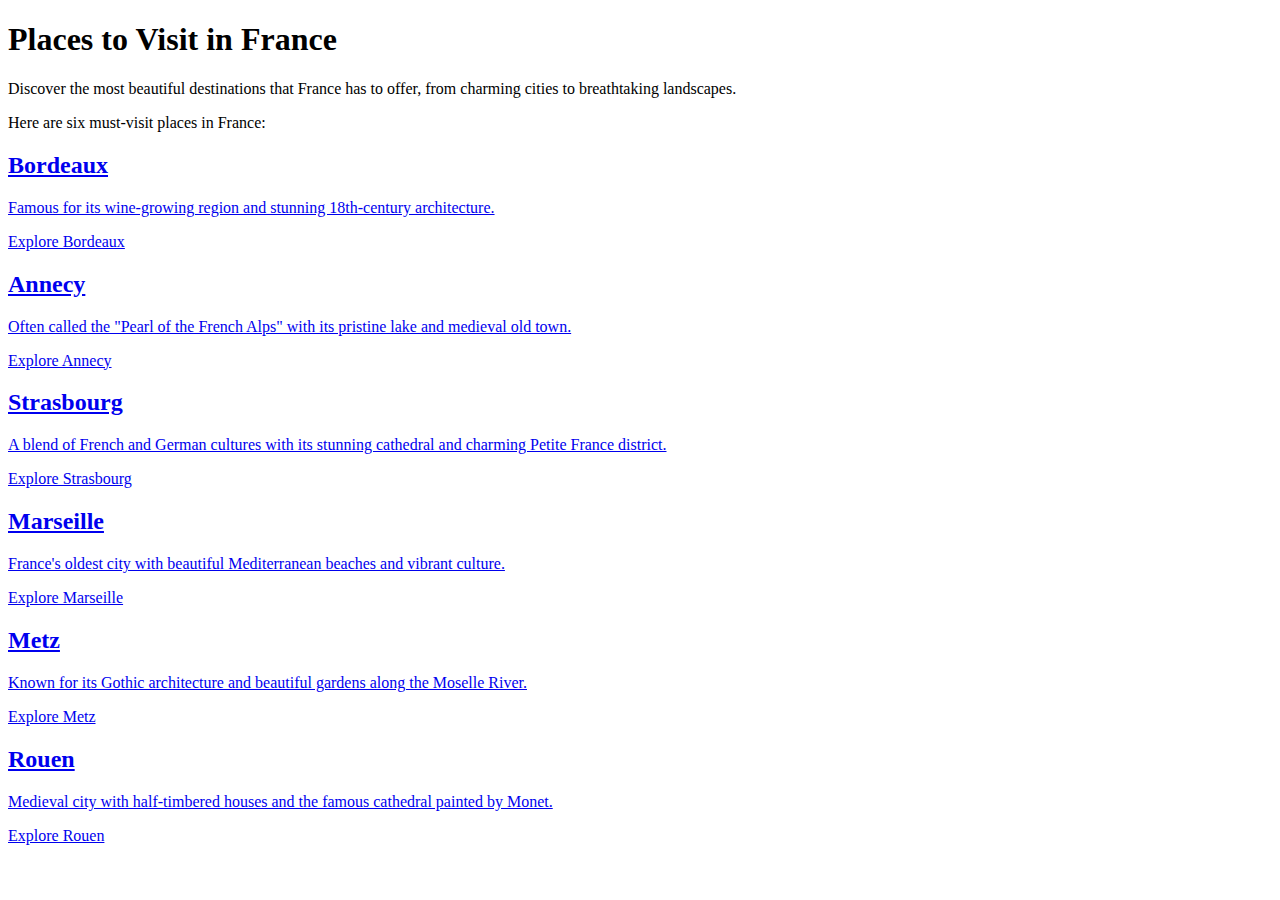
==== index.html @ 81c518bb "moved to root directory" ====
<!DOCTYPE html>
<html lang="en">
<head>
    <meta charset="UTF-8">
    <meta name="viewport" content="width=device-width, initial-scale=1.0">
    <title>Tourist Places in France</title>
    <link rel="stylesheet" href="style.css">
    <link href="https://fonts.googleapis.com/css2?family=Montserrat:wght@400;500;700&display=swap" rel="stylesheet">
</head>
<body>
    <header>
        <h1>Places to Visit in France</h1>
        <p>Discover the most beautiful destinations that France has to offer, from charming cities to breathtaking landscapes.</p>
        <p>Here are six must-visit places in France:</p> 
    </header>
    
    <main>
        <div class="destination-card">
            <a href="../bordeaux/Bordeaux.html" target="_main">
                <div class="place-image bordeaux"></div>
                <div class="card-content">
                    <h2>Bordeaux</h2>
                    <p>Famous for its wine-growing region and stunning 18th-century architecture.</p>
                    <div class="view-more">Explore Bordeaux</div>
                </div>
            </a>
        </div>
        
        <div class="destination-card">
            <a href="../annecy/Annecy.html" target="_main">
                <div class="place-image annecy"></div>
                <div class="card-content">
                    <h2>Annecy</h2>
                    <p>Often called the "Pearl of the French Alps" with its pristine lake and medieval old town.</p>
                    <div class="view-more">Explore Annecy</div>
                </div>
            </a>
        </div>
        
        <div class="destination-card">
            <a href="../strasbourg/Strasbourg.html" target="_main">
                <div class="place-image strasbourg"></div>
                <div class="card-content">
                    <h2>Strasbourg</h2>
                    <p>A blend of French and German cultures with its stunning cathedral and charming Petite France district.</p>
                    <div class="view-more">Explore Strasbourg</div>
                </div>
            </a>
        </div>
        
        <div class="destination-card">
            <a href="../marseille/Marseille.html" target="_main">
                <div class="place-image marseille"></div>
                <div class="card-content">
                    <h2>Marseille</h2>
                    <p>France's oldest city with beautiful Mediterranean beaches and vibrant culture.</p>
                    <div class="view-more">Explore Marseille</div>
                </div>
            </a>
        </div>
        
        <div class="destination-card">
            <a href="../metz/Metz.html" target="_main">
                <div class="place-image metz"></div>
                <div class="card-content">
                    <h2>Metz</h2>
                    <p>Known for its Gothic architecture and beautiful gardens along the Moselle River.</p>
                    <div class="view-more">Explore Metz</div>
                </div>
            </a>
        </div>
        
        <div class="destination-card">
            <a href="../rouen/Rouen.html" target="_main">
                <div class="place-image rouen"></div>
                <div class="card-content">
                    <h2>Rouen</h2>
                    <p>Medieval city with half-timbered houses and the famous cathedral painted by Monet.</p>
                    <div class="view-more">Explore Rouen</div>
                </div>
            </a>
        </div>
    </main>

    <script>
        // Add JavaScript for additional animations
        document.addEventListener('DOMContentLoaded', function() {
            const cards = document.querySelectorAll('.destination-card');
            
            // Animate cards when they come into view
            const observer = new IntersectionObserver((entries) => {
                entries.forEach(entry => {
                    if (entry.isIntersecting) {
                        entry.target.style.opacity = '1';
                        observer.unobserve(entry.target);
                    }
                });
            }, {
                threshold: 0.1
            });
            
            cards.forEach(card => {
                observer.observe(card);
            });
        });
    </script>
</body>
</html>
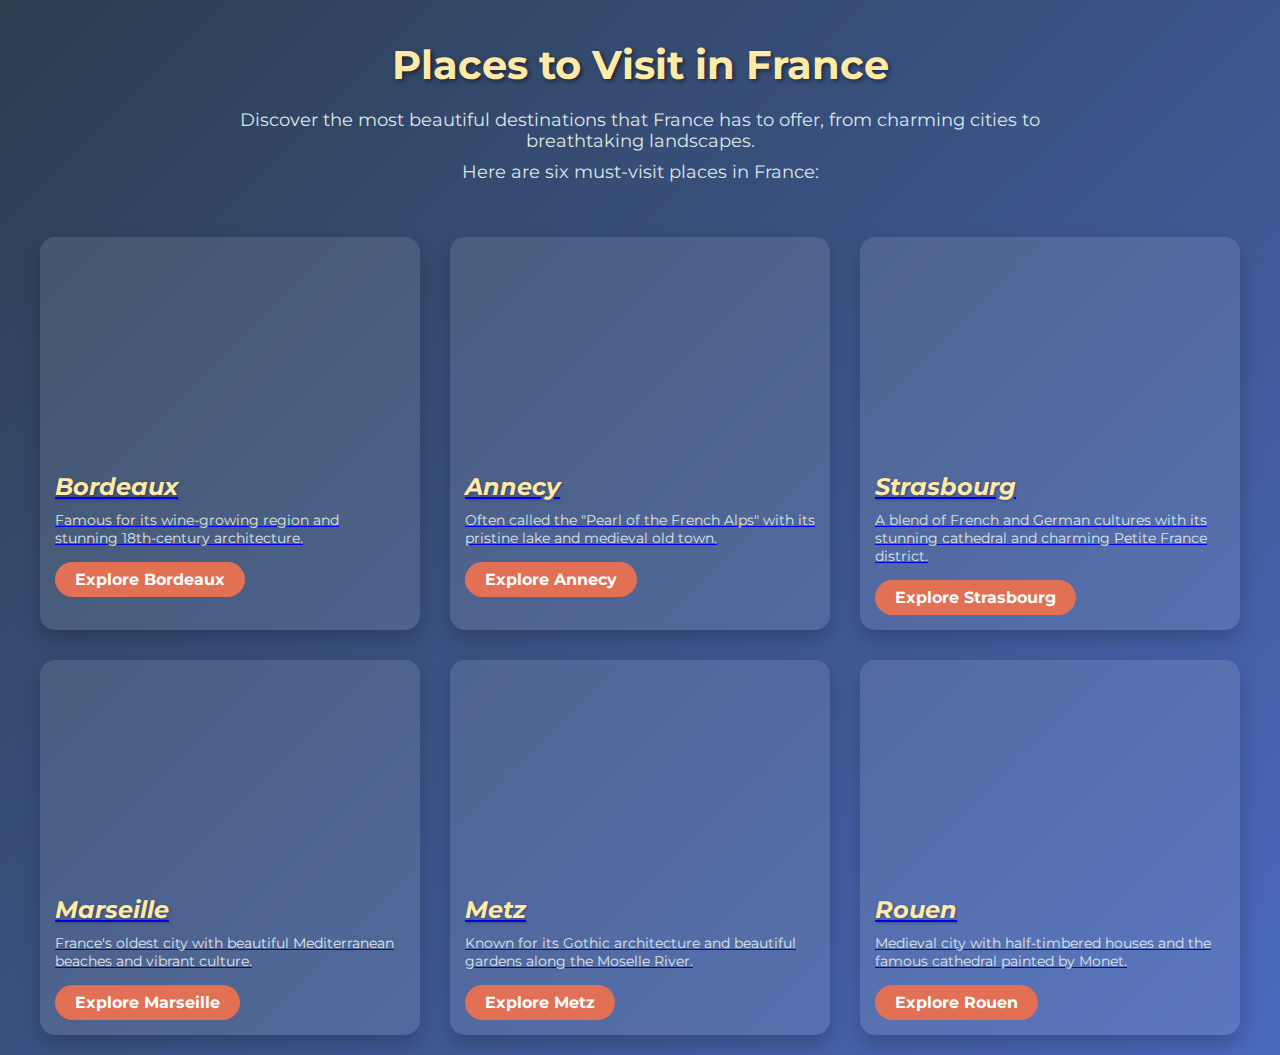
==== commit d58c32ea: "Update index.html" ====
--- a/index.html
+++ b/index.html
@@ -16,7 +16,7 @@
     
     <main>
         <div class="destination-card">
-            <a href="../bordeaux/Bordeaux.html" target="_main">
+            <a href="/bordeaux/Bordeaux.html" target="_main">
                 <div class="place-image bordeaux"></div>
                 <div class="card-content">
                     <h2>Bordeaux</h2>
@@ -27,7 +27,7 @@
         </div>
         
         <div class="destination-card">
-            <a href="../annecy/Annecy.html" target="_main">
+            <a href="/annecy/Annecy.html" target="_main">
                 <div class="place-image annecy"></div>
                 <div class="card-content">
                     <h2>Annecy</h2>
@@ -38,7 +38,7 @@
         </div>
         
         <div class="destination-card">
-            <a href="../strasbourg/Strasbourg.html" target="_main">
+            <a href="/strasbourg/Strasbourg.html" target="_main">
                 <div class="place-image strasbourg"></div>
                 <div class="card-content">
                     <h2>Strasbourg</h2>
@@ -49,7 +49,7 @@
         </div>
         
         <div class="destination-card">
-            <a href="../marseille/Marseille.html" target="_main">
+            <a href="/marseille/Marseille.html" target="_main">
                 <div class="place-image marseille"></div>
                 <div class="card-content">
                     <h2>Marseille</h2>
@@ -60,7 +60,7 @@
         </div>
         
         <div class="destination-card">
-            <a href="../metz/Metz.html" target="_main">
+            <a href="/metz/Metz.html" target="_main">
                 <div class="place-image metz"></div>
                 <div class="card-content">
                     <h2>Metz</h2>
@@ -71,7 +71,7 @@
         </div>
         
         <div class="destination-card">
-            <a href="../rouen/Rouen.html" target="_main">
+            <a href="/rouen/Rouen.html" target="_main">
                 <div class="place-image rouen"></div>
                 <div class="card-content">
                     <h2>Rouen</h2>
--- a/style.css
+++ b/style.css
@@ -0,0 +1,196 @@
+/* Global styles */
+* {
+  margin: 0;
+  padding: 0;
+  box-sizing: border-box;
+  font-family: 'Montserrat', sans-serif;
+}
+
+body {
+  background: linear-gradient(135deg, #2c3e50, #4a69bd);
+  color: #fff;
+  padding: 20px;
+  min-height: 100vh;
+}
+
+/* Header styles */
+header {
+  text-align: center;
+  padding: 20px;
+  margin-bottom: 30px;
+  animation: fadeIn 1.5s ease-in-out;
+}
+
+h1 {
+  color: #ffeaa7;
+  font-size: 2.5rem;
+  margin-bottom: 15px;
+  text-shadow: 2px 2px 4px rgba(0, 0, 0, 0.5);
+}
+
+header p {
+  color: #dfe6e9;
+  font-size: 1.1rem;
+  padding: 5px 0;
+  max-width: 800px;
+  margin: 0 auto;
+}
+
+/* Main content styles */
+main {
+  display: grid;
+  grid-template-columns: repeat(auto-fill, minmax(300px, 1fr));
+  gap: 30px;
+  max-width: 1200px;
+  margin: 0 auto;
+}
+
+.destination-card {
+  background: rgba(255, 255, 255, 0.1);
+  border-radius: 15px;
+  overflow: hidden;
+  transition: transform 0.3s ease, box-shadow 0.3s ease;
+  animation: slideUp 0.7s ease-out forwards;
+  opacity: 0;
+  box-shadow: 0 10px 20px rgba(0, 0, 0, 0.2);
+}
+
+.destination-card:hover {
+  transform: translateY(-10px);
+  box-shadow: 0 15px 30px rgba(0, 0, 0, 0.3);
+}
+
+.place-image {
+  width: 100%;
+  height: 220px;
+  background-size: cover;
+  background-position: center;
+  background-repeat: no-repeat;
+  transition: transform 0.5s ease;
+}
+
+.destination-card:hover .place-image {
+  transform: scale(1.05);
+}
+
+.card-content {
+  padding: 15px;
+}
+
+h2 {
+  color: #ffeaa7;
+  font-style: italic;
+  margin-bottom: 10px;
+  font-size: 1.5rem;
+  text-shadow: 1px 1px 3px rgba(0, 0, 0, 0.3);
+}
+
+.card-content p {
+  color: #dfe6e9;
+  padding: 0;
+  font-size: 0.9rem;
+}
+
+/* Button styles */
+.view-more {
+  display: inline-block;
+  margin-top: 15px;
+  padding: 8px 20px;
+  background-color: #e17055;
+  color: white;
+  text-decoration: none;
+  border-radius: 25px;
+  font-weight: bold;
+  transition: background-color 0.3s, transform 0.2s;
+}
+
+.view-more:hover {
+  background-color: #d63031;
+  transform: scale(1.05);
+}
+
+/* Animation definitions */
+@keyframes fadeIn {
+  from {
+    opacity: 0;
+  }
+  to {
+    opacity: 1;
+  }
+}
+
+@keyframes slideUp {
+  from {
+    opacity: 0;
+    transform: translateY(50px);
+  }
+  to {
+    opacity: 1;
+    transform: translateY(0);
+  }
+}
+
+/* Animation delay for cards */
+.destination-card:nth-child(1) { animation-delay: 0.1s; }
+.destination-card:nth-child(2) { animation-delay: 0.2s; }
+.destination-card:nth-child(3) { animation-delay: 0.3s; }
+.destination-card:nth-child(4) { animation-delay: 0.4s; }
+.destination-card:nth-child(5) { animation-delay: 0.5s; }
+.destination-card:nth-child(6) { animation-delay: 0.6s; }
+
+/* Responsive styles */
+@media (max-width: 768px) {
+  main {
+    grid-template-columns: repeat(auto-fill, minmax(250px, 1fr));
+    gap: 20px;
+  }
+  
+  h1 {
+    font-size: 2rem;
+  }
+  
+  .place-image {
+    height: 180px;
+  }
+}
+
+@media (max-width: 480px) {
+  main {
+    grid-template-columns: 1fr;
+  }
+  
+  h1 {
+    font-size: 1.7rem;
+  }
+  
+  header p {
+    font-size: 1rem;
+  }
+  
+  .place-image {
+    height: 200px;
+  }
+}
+.bordeaux {
+  background-image: url("bordeaux.jpg");
+}
+
+.annecy {
+  background-image: url("Annency.jpg");
+}
+
+.strasbourg {
+  background-image: url("Strasbourg.jpg");
+}
+
+.marseille {
+  background-image: url("marseille.jpg");
+}
+
+.metz {
+  background-image: url("Metz.jpg");
+}
+
+.rouen {
+  background-image: url("Rouen.jpg");
+}
